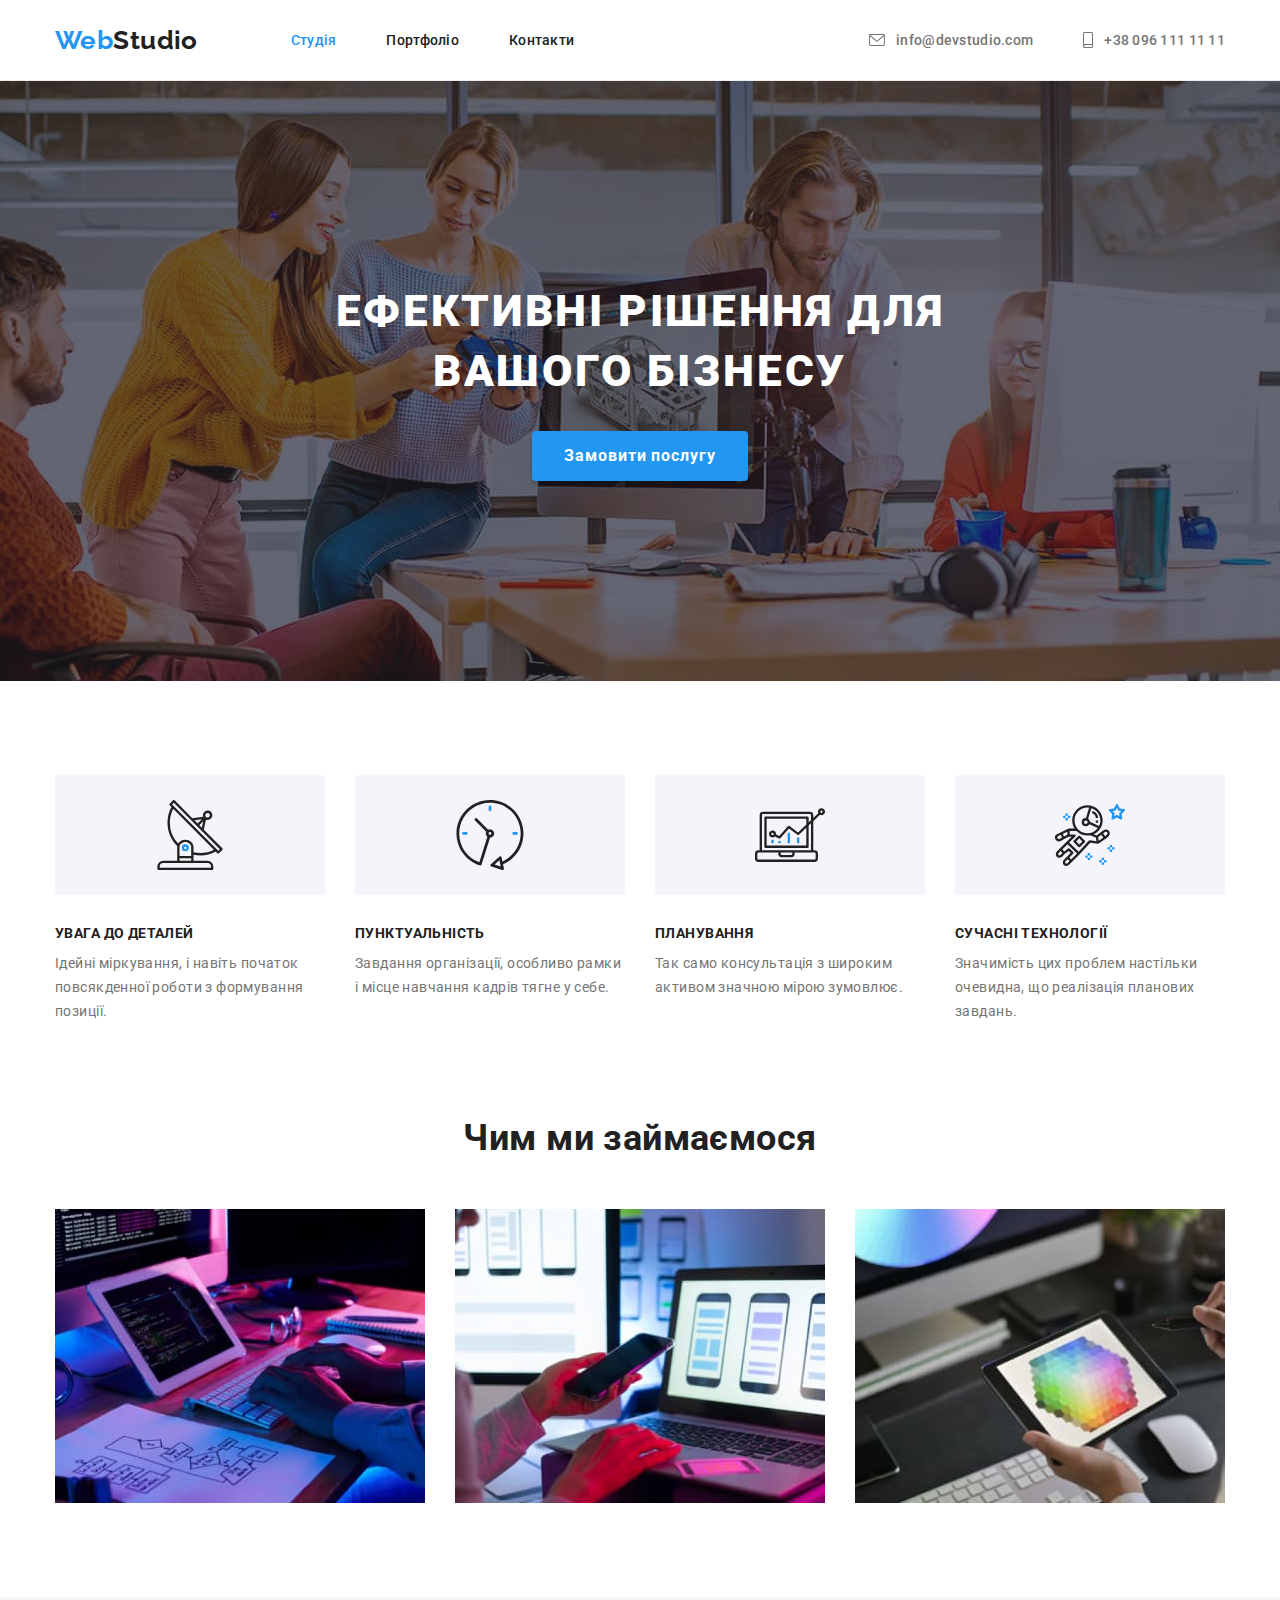
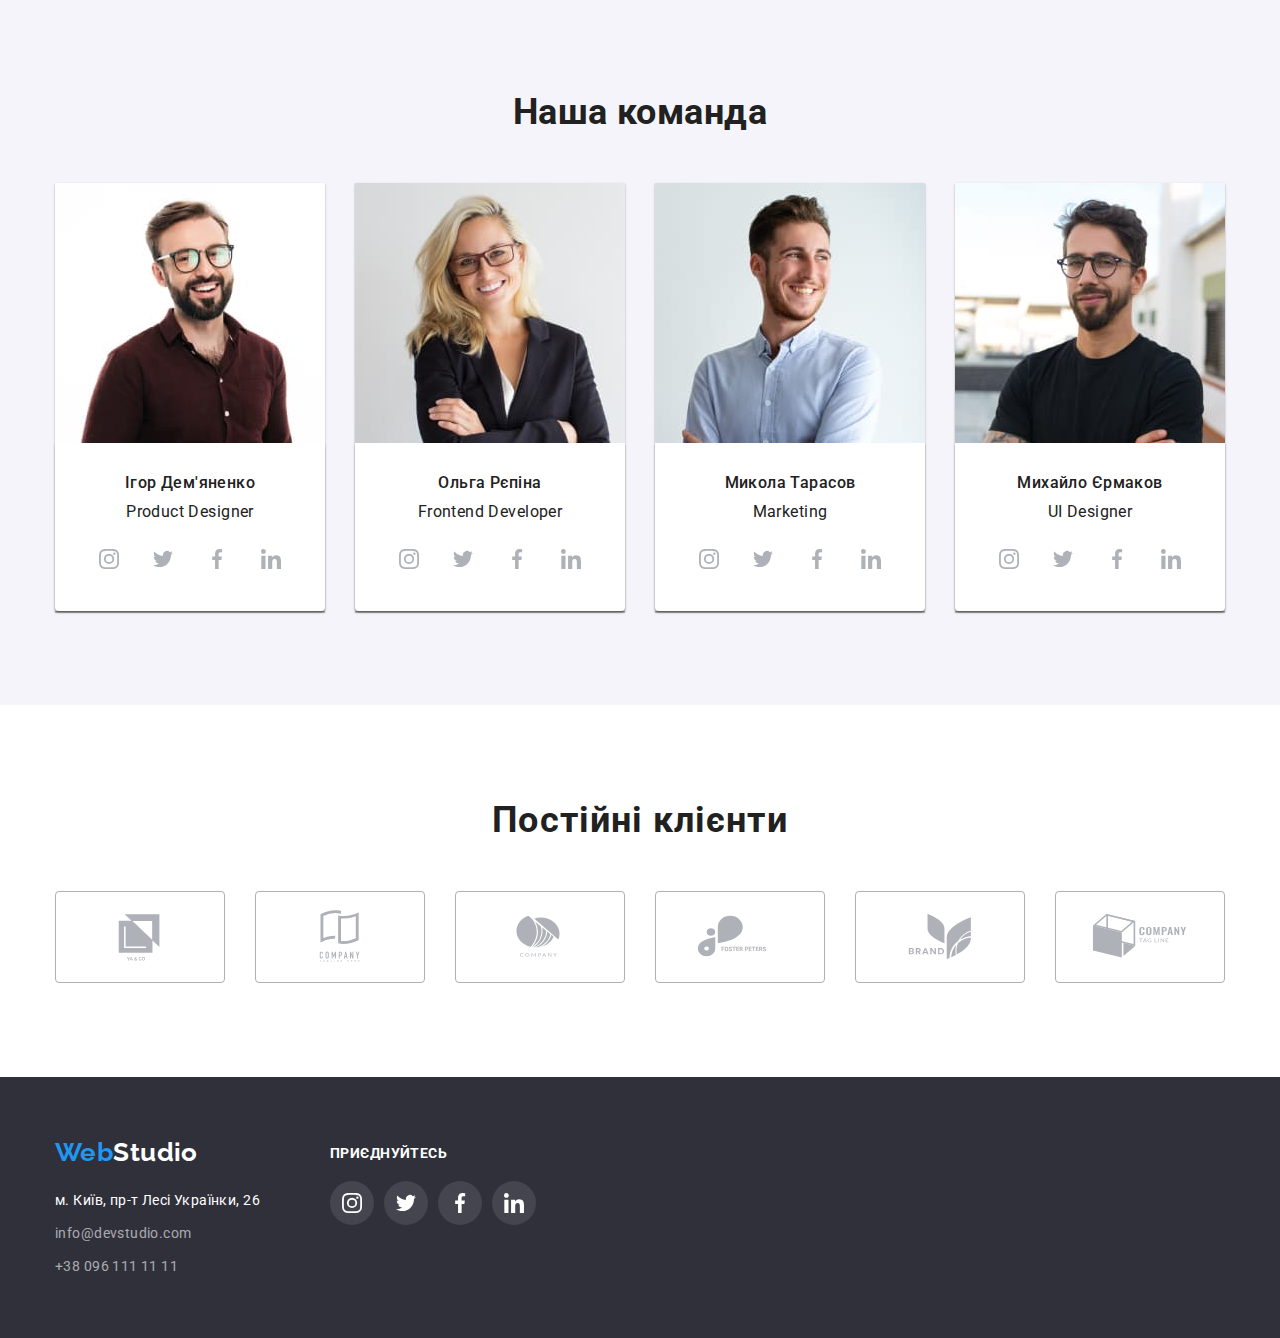
==== index.html @ 3a4da872 "Додано файли з попередньої роботи" ====
<!DOCTYPE html>
<html lang="uk">
  <head>
    <meta charset="UTF-8" />
    <meta http-equiv="X-UA-Compatible" content="IE=edge" />
    <meta name="viewport" content="width=device-width, initial-scale=1.0" />
    <title>Студія</title>
    <link rel="preconnect" href="https://fonts.googleapis.com" />
    <link rel="preconnect" href="https://fonts.gstatic.com" crossorigin />
    <link
      href="https://fonts.googleapis.com/css2?family=Raleway:wght@700&family=Roboto:wght@400;500;700;900&display=swap"
      rel="stylesheet"
    />
    <link
      rel="stylesheet"
      href="https://cdnjs.cloudflare.com/ajax/libs/modern-normalize/1.1.0/modern-normalize.css"
    />
    <link rel="stylesheet" href="./css/styles.css" />
  </head>
  <body>
    <!-- Шапка сайту -->
    <header class="site-header">
      <div class="container">
        <nav class="site-nav">
          <a class="site-nav-logo" href="./index.html"
            ><span class="logo-first">Web</span
            ><span class="logo-second">Studio</span></a
          >
          <ul class="site-nav-list list">
            <li class="item">
              <a class="site-nav-link curent" href="./index.html">Студія</a>
            </li>
            <li class="item">
              <a class="site-nav-link" href="./portfolio.html">Портфоліо</a>
            </li>
            <li class="item"><a class="site-nav-link" href="">Контакти</a></li>
          </ul>
          <ul class="contact list">
            <li class="item">
              <a class="contact-link" href="mailto:info@devstudio.com"
                ><svg class="contact-icon" width="16" height="12">
                  <use href="./images/icons.svg#icon-envelope"></use>
                </svg>
                <span>info@devstudio.com</span></a
              >
            </li>
            <li class="item">
              <a class="contact-link" href="tel:+380961111111"
                ><svg class="contact-icon" width="10" height="16">
                  <use href="./images/icons.svg#icon-smartphone"></use></svg
                ><span>+38 096 111 11 11</span></a
              >
            </li>
          </ul>
        </nav>
      </div>
    </header>
    <!-- Основний контент -->
    <main>
      <!-- Секція герой -->
      <section class="section-hero">
        <div class="container">
          <h1 class="hero-text">Ефективні рішення для вашого бізнесу</h1>
          <button class="hero-button button" type="button">
            Замовити послугу
          </button>
        </div>
      </section>
      <!-- Секція наші переваги -->
      <section class="section-benefits">
        <div class="container">
          <h2 class="benefits-title visually-hidden">Наші переваги</h2>
          <ul class="benefits-list list">
            <li>
              <div class="benefits-logo">
                <svg class="benefits-icon" width="70" height="70">
                  <use href="./images/icons.svg#icon-antenna"></use>
                </svg>
              </div>
              <h3 class="benefits-title">Увага до деталей</h3>
              <p class="benefits-text">
                Ідейні міркування, і навіть початок повсякденної роботи з
                формування позиції.
              </p>
            </li>
            <li>
              <div class="benefits-logo">
                <svg class="benefits-icon" width="70" height="70">
                  <use href="./images/icons.svg#icon-clock"></use>
                </svg>
              </div>
              <h3 class="benefits-title">Пунктуальність</h3>
              <p class="benefits-text">
                Завдання організації, особливо рамки і місце навчання кадрів
                тягне у себе.
              </p>
            </li>
            <li>
              <div class="benefits-logo">
                <svg class="benefits-icon" width="70" height="70">
                  <use href="./images/icons.svg#icon-diagram"></use>
                </svg>
              </div>
              <h3 class="benefits-title">Планування</h3>
              <p class="benefits-text">
                Так само консультація з широким активом значною мірою зумовлює.
              </p>
            </li>
            <li>
              <div class="benefits-logo">
                <svg class="benefits-icon" width="70" height="70">
                  <use href="./images/icons.svg#icon-astronaut"></use>
                </svg>
              </div>
              <h3 class="benefits-title">Сучасні технології</h3>
              <p class="benefits-text">
                Значимість цих проблем настільки очевидна, що реалізація
                планових завдань.
              </p>
            </li>
          </ul>
        </div>
      </section>
      <!-- Секція чим ми займаємося -->
      <section class="about-work">
        <div class="container">
          <h2 class="about-work-title">Чим ми займаємося</h2>
          <div class="about-work-galery">
            <img
              class="image"
              src="./images/img1.jpg"
              alt="робота за компютером"
              width="370"
            />
            <img
              class="image"
              src="./images/img2.jpg"
              alt="робота за телефоном"
              width="370"
            />
            <img
              class="image"
              src="./images/img3.jpg"
              alt="робота за планшетом"
              width="370"
            />
          </div>
        </div>
      </section>
      <!-- Секція наша команда -->
      <section class="our-team">
        <div class="container">
          <h2 class="team-title">Наша команда</h2>
          <ul class="team-list list">
            <li class="item">
              <img
                src="./images/ihor_demianenko.jpg"
                alt="хлопець в окулярах"
                width="270"
              />
              <div class="item-element">
                <h3 class="team-subtitle">Ігор Дем'яненко</h3>
                <p class="team-text">Product Designer</p>
                <div class="team-social-links">
                  <div class="team-social-links-logo">
                    <a class="social-link" href="#"
                      ><svg class="social-icon" width="20" height="20">
                        <use
                          href="./images/icons.svg#icon-instagram"
                        ></use></svg
                    ></a>
                  </div>
                  <div class="team-social-links-logo">
                    <a class="social-link" href="#"
                      ><svg class="social-icon" width="20" height="20">
                        <use href="./images/icons.svg#icon-twitter"></use></svg
                    ></a>
                  </div>
                  <div class="team-social-links-logo">
                    <a class="social-link" href="#"
                      ><svg class="social-icon" width="20" height="20">
                        <use href="./images/icons.svg#icon-facebook"></use></svg
                    ></a>
                  </div>
                  <div class="team-social-links-logo">
                    <a class="social-link" href="#"
                      ><svg class="social-icon" width="20" height="20">
                        <use href="./images/icons.svg#icon-linkedin"></use></svg
                    ></a>
                  </div>
                </div>
              </div>
            </li>
            <li class="item">
              <img
                src="./images/olga_repina.jpg"
                alt="дівчина в окулярах"
                width="270"
              />
              <div class="item-element">
                <h3 class="team-subtitle">Ольга Рєпіна</h3>
                <p class="team-text">Frontend Developer</p>
                <div class="team-social-links">
                  <div class="team-social-links-logo">
                    <a class="social-link" href="#"
                      ><svg class="social-icon" width="20" height="20">
                        <use
                          href="./images/icons.svg#icon-instagram"
                        ></use></svg
                    ></a>
                  </div>
                  <div class="team-social-links-logo">
                    <a class="social-link" href="#"
                      ><svg class="social-icon" width="20" height="20">
                        <use href="./images/icons.svg#icon-twitter"></use></svg
                    ></a>
                  </div>
                  <div class="team-social-links-logo">
                    <a class="social-link" href="#"
                      ><svg class="social-icon" width="20" height="20">
                        <use href="./images/icons.svg#icon-facebook"></use></svg
                    ></a>
                  </div>
                  <div class="team-social-links-logo">
                    <a class="social-link" href="#"
                      ><svg class="social-icon" width="20" height="20">
                        <use href="./images/icons.svg#icon-linkedin"></use></svg
                    ></a>
                  </div>
                </div>
              </div>
            </li>
            <li class="item">
              <img
                src="./images/mykola_tarasov.jpg"
                alt="хлопець в білій сорочці"
                width="270"
              />
              <div class="item-element">
                <h3 class="team-subtitle">Микола Тарасов</h3>
                <p class="team-text">Marketing</p>
                <div class="team-social-links">
                  <div class="team-social-links-logo">
                    <a class="social-link" href="#"
                      ><svg class="social-icon" width="20" height="20">
                        <use
                          href="./images/icons.svg#icon-instagram"
                        ></use></svg
                    ></a>
                  </div>
                  <div class="team-social-links-logo">
                    <a class="social-link" href="#"
                      ><svg class="social-icon" width="20" height="20">
                        <use href="./images/icons.svg#icon-twitter"></use></svg
                    ></a>
                  </div>
                  <div class="team-social-links-logo">
                    <a class="social-link" href="#"
                      ><svg class="social-icon" width="20" height="20">
                        <use href="./images/icons.svg#icon-facebook"></use></svg
                    ></a>
                  </div>
                  <div class="team-social-links-logo">
                    <a class="social-link" href="#"
                      ><svg class="social-icon" width="20" height="20">
                        <use href="./images/icons.svg#icon-linkedin"></use></svg
                    ></a>
                  </div>
                </div>
              </div>
            </li>
            <li class="item">
              <img
                src="./images/mykhailo_ermakov.jpg"
                alt="хлопець в чорній футболці"
                width="270"
              />
              <div class="item-element">
                <h3 class="team-subtitle">Михайло Єрмаков</h3>
                <p class="team-text">UI Designer</p>
                <div class="team-social-links">
                  <div class="team-social-links-logo">
                    <a class="social-link" href="#"
                      ><svg class="social-icon" width="20" height="20">
                        <use
                          href="./images/icons.svg#icon-instagram"
                        ></use></svg
                    ></a>
                  </div>
                  <div class="team-social-links-logo">
                    <a class="social-link" href="#"
                      ><svg class="social-icon" width="20" height="20">
                        <use href="./images/icons.svg#icon-twitter"></use></svg
                    ></a>
                  </div>
                  <div class="team-social-links-logo">
                    <a class="social-link" href="#"
                      ><svg class="social-icon" width="20" height="20">
                        <use href="./images/icons.svg#icon-facebook"></use></svg
                    ></a>
                  </div>
                  <div class="team-social-links-logo">
                    <a class="social-link" href="#"
                      ><svg class="social-icon" width="20" height="20">
                        <use href="./images/icons.svg#icon-linkedin"></use></svg
                    ></a>
                  </div>
                </div>
              </div>
            </li>
          </ul>
        </div>
      </section>
      <!-- Секція клієнти -->
      <section class="section-clients">
        <div class="container">
          <h2 class="clients-title">Постійні клієнти</h2>
          <ul class="clients-list list">
            <li class="client-item">
              <a class="clients-logo" href="#">
                <svg class="clients-icon" width="106" height="60">
                  <use href="./images/icons.svg#icon-company-1"></use>
                </svg>
              </a>
            </li>
            <li class="client-item">
              <a class="clients-logo" href="#">
                <svg class="clients-icon" width="106" height="60">
                  <use href="./images/icons.svg#icon-company-2"></use>
                </svg>
              </a>
            </li>
            <li class="client-item">
              <a class="clients-logo" href="#">
                <svg class="clients-icon" width="106" height="60">
                  <use href="./images/icons.svg#icon-company-3"></use>
                </svg>
              </a>
            </li>
            <li class="client-item">
              <a class="clients-logo" href="#">
                <svg class="clients-icon" width="106" height="60">
                  <use href="./images/icons.svg#icon-company-4"></use>
                </svg>
              </a>
            </li>
            <li class="client-item">
              <a class="clients-logo" href="#">
                <svg class="clients-icon" width="106" height="60">
                  <use href="./images/icons.svg#icon-company-5"></use>
                </svg>
              </a>
            </li>
            <li class="client-item">
              <a class="clients-logo" href="#">
                <svg class="clients-icon" width="106" height="60">
                  <use href="./images/icons.svg#icon-company-6"></use>
                </svg>
              </a>
            </li>
          </ul>
        </div>
      </section>
    </main>
    <!-- Підвал сайту -->
    <footer class="site-footer">
      <div class="container">
        <div class="footer">
          <div class="footer-information">
            <a class="site-nav-logo logo-footer" href="./index.html"
              ><span class="logo-first">Web</span
              ><span class="logo-second-footer">Studio</span></a
            >
            <address>
              <ul class="adres-list list">
                <li>
                  <a
                    class="addres"
                    href="https://goo.gl/maps/3w15q6gvffN8V6KR9"
                    target="_blank"
                    rel="noopener noreferrer nofollow"
                    >м. Київ, пр-т Лесі Українки, 26</a
                  >
                </li>
                <li>
                  <a
                    class="contact-link-footer"
                    href="mailto:info@devstudio.com"
                    >info@devstudio.com</a
                  >
                </li>
                <li>
                  <a class="contact-link-footer" href="tel:+380961111111"
                    >+38 096 111 11 11</a
                  >
                </li>
              </ul>
            </address>
          </div>
          <div class="our-social-networks">
            <h2 class="social-network-title">приєднуйтесь</h2>
            <div class="our-social-links">
              <a class="social-link-footer" href="#"
                ><svg class="social-icon" width="20" height="20">
                  <use href="./images/icons.svg#icon-instagram"></use></svg
              ></a>
              <a class="social-link-footer" href="#"
                ><svg class="social-icon" width="20" height="20">
                  <use href="./images/icons.svg#icon-twitter"></use></svg
              ></a>
              <a class="social-link-footer" href="#"
                ><svg class="social-icon" width="20" height="20">
                  <use href="./images/icons.svg#icon-facebook"></use></svg
              ></a>
              <a class="social-link-footer" href="#"
                ><svg class="social-icon" width="20" height="20">
                  <use href="./images/icons.svg#icon-linkedin"></use></svg
              ></a>
            </div>
          </div>
        </div>
      </div>
    </footer>
  </body>
</html>
---- css/styles.css ----
:root {
  --primary-text-color: #212121;
  --secondary-text-color: #757575;
  --accent-color: #2196f3;
  --white-text: #ffffff;
  --secondary-bacground-color: #f5f4fa;
  --third-bacground-color: #afb1b8;
}

body {
  color: var(--primary-text-color);
  font-family: "Roboto", sans-serif;
  background-color: var(--white-text);
  font-size: 14px;
  letter-spacing: 0.03em;
}
.list {
  list-style-type: none;
  padding-left: 0;
  margin: 0;
}
.link {
  text-decoration: none;
}
.container {
  width: 1200px;
  margin: 0 auto;
  padding: 0 15px;
}
.site-nav-logo {
  font-family: "Raleway", sans-serif;
  text-decoration: none;
  font-style: normal;
  font-weight: 700;
  font-size: 26px;
  line-height: calc(31 / 26);
}
.logo-first {
  color: var(--accent-color);
}
.logo-second {
  color: var(--primary-text-color);
}
.site-header {
  border-bottom-width: 1px;
  border-bottom-style: solid;
  border-bottom-color: #ececec;
}
.site-nav {
  display: flex;
  align-items: center;
}
.site-nav-list {
  display: flex;
  margin-left: 93px;
}
.site-nav-list .item {
  margin-right: 50px;
}
.site-nav-list > .item:last-child {
  margin-right: 0;
}
.site-nav-link {
  display: block;
  padding-top: 32px;
  padding-bottom: 32px;

  text-decoration: none;
  color: var(--primary-text-color);
  font-weight: 500;
  line-height: calc(16 / 14);
  letter-spacing: 0.02em;
}
.site-nav-link:hover,
.site-nav-link:focus {
  color: var(--accent-color);
}
.contact {
  display: flex;
  margin-left: auto;
}
.contact .item + .item {
  margin-left: 50px;
}
.contact-link {
  display: flex;
  padding-top: 32px;
  padding-bottom: 32px;
  align-items: center;

  text-decoration: none;
  color: var(--secondary-text-color);
  font-weight: 500;
  line-height: calc(16 / 14);
  letter-spacing: 0.02em;
  fill: var(--secondary-text-color);
}
.contact-icon {
  margin-right: 11px;
}
.contact-link:hover,
.contact-link:focus {
  color: var(--accent-color);
  fill: var(--accent-color);
}
.curent {
  color: var(--accent-color);
}
.section-hero {
  padding: 200px 0px;

  background-image: linear-gradient(
      rgba(47, 48, 58, 0.4),
      rgba(47, 48, 58, 0.4)
    ),
    url("../images/bg-image.jpg");
  background-repeat: no-repeat;
  background-position: 50% 50%;
  background-color: #c4c4c4;
}
.hero-text {
  margin: 0;
  margin-bottom: 30px;
  width: 696px;
  margin-left: auto;
  margin-right: auto;

  font-weight: 900;
  font-size: 44px;
  line-height: calc(60 / 44);
  text-align: center;
  letter-spacing: 0.06em;
  text-transform: uppercase;
  color: var(--white-text);
}
.hero-button {
  display: block;
  margin-left: auto;
  margin-right: auto;
  padding: 10px 32px;

  font-weight: 700;
  font-size: 16px;
  line-height: calc(30 / 16);
  align-items: center;
  text-align: center;
  letter-spacing: 0.06em;
  box-shadow: 0px 4px 4px rgba(0, 0, 0, 0.15);
  border-radius: 4px;
  color: var(--white-text);
  background-color: var(--accent-color);
  border: none;
  cursor: pointer;
  font-family: inherit;
}
.hero-button:hover,
.hero-button:focus {
  background-color: #188ce8;
}
.section-benefits {
  padding: 94px 0;
}
.visually-hidden {
  position: absolute;
  white-space: nowrap;
  width: 1px;
  height: 1px;
  overflow: hidden;
  border: 0;
  padding: 0;
  clip: rect(0 0 0 0);
  clip-path: inset(50%);
  margin: -1px;
}
.benefits-list {
  display: flex;
  flex-basis: calc(100% / 4);
}
.benefits-list li {
  margin-right: 30px;
}
.benefits-list li:last-child {
  margin-right: 0px;
}
.benefits-logo {
  display: flex;
  margin-bottom: 30px;
  width: 270px;
  height: 120px;
  justify-content: center;
  align-items: center;

  background-color: var(--secondary-bacground-color);
  border-radius: 4px;
}
.benefits-title {
  margin: 0;
  margin-bottom: 10px;

  font-size: 14px;
  font-weight: 700;
  line-height: calc(16 / 14);
  text-transform: uppercase;
  color: var(--primary-text-color);
}
.benefits-text {
  margin: 0;

  font-size: 14px;
  line-height: calc(24 / 14);
  letter-spacing: 0.03em;
  color: var(--secondary-text-color);
}
.about-work {
  margin-bottom: 94px;
}
.about-work-title {
  margin: 0;
  margin-bottom: 50px;

  font-weight: 700;
  font-size: 36px;
  line-height: calc(42 / 36);
  text-align: center;
  color: var(--primary-text-color);
}
.about-work-galery {
  display: flex;
}
.about-work-galery > img {
  flex-basis: calc((100%-30px) / 3);
  margin-right: 30px;
}
.about-work-galery > img:last-child {
  margin-right: 0px;
}
.our-team {
  padding: 94px 0px;
  background-color: var(--secondary-bacground-color);
}
.team-list {
  display: flex;
}
.team-list > .item {
  flex-basis: calc((100% - 30px) / 4);
  margin-right: 30px;
  box-shadow: 0px 1px 3px rgba(0, 0, 0, 0.12), 0px 1px 1px rgba(0, 0, 0, 0.14),
    0px 2px 1px rgba(0, 0, 0, 0.2);
}
.team-list > .item:last-child {
  margin-right: 0px;
}
.item > img {
  display: block;
}
.item-element {
  padding: 30px 0px;
  background-color: var(--white-text);
  box-shadow: 0px 1px 3px rgba(0, 0, 0, 0.12), 0px 1px 1px rgba(0, 0, 0, 0.14),
    0px 2px 1px rgba(0, 0, 0, 0.2);
  border-radius: 0px 0px 4px 4px;
}
.team-title {
  margin: 0;
  margin-bottom: 50px;

  font-weight: 700;
  font-size: 36px;
  line-height: calc(42 / 36);
  text-align: center;
  color: var(--primary-text-color);
}
.team-subtitle {
  margin: 0;
  margin-bottom: 10px;

  font-weight: 500;
  font-size: 16px;
  line-height: calc(19 / 16);
  text-align: center;
  color: var(--primary-text-color);
}
.team-text {
  margin: 0;

  font-size: 16px;
  line-height: calc(19 / 16);
  text-align: center;
  margin-bottom: 16px;
}
.team-social-links {
  display: flex;
  justify-content: center;
}
.team-social-links-logo {
  display: flex;

  margin-right: 10px;
}
.social-link {
  display: flex;
  width: 44px;
  height: 44px;
  justify-content: center;
  align-items: center;
  border-radius: 50%;
  fill: var(--third-bacground-color);
}
.social-link:hover,
.social-link:focus {
  background-color: var(--accent-color);
  fill: var(--white-text);
  cursor: pointer;
}
.team-social-links-logo:last-child {
  margin-right: 0px;
}
.section-clients {
  padding: 94px 0px;
}
.clients-title {
  margin: 0;
  margin-bottom: 50px;
  font-weight: 700;
  font-size: 36px;
  line-height: calc(42 / 36);
  text-align: center;
  letter-spacing: 0.03em;
}
.clients-list {
  display: flex;
}
.client-item {
  margin-right: 30px;
}
.client-item:last-child {
  margin-right: 0px;
}
.clients-logo {
  display: flex;

  width: 170px;
  height: 92px;
  justify-content: center;
  align-items: center;
  fill: var(--third-bacground-color);
  border: 1px solid var(--third-bacground-color);
  border-radius: 4px;
}
.clients-logo:hover,
.clients-logo:focus {
  border: 1px solid var(--accent-color);
  fill: var(--accent-color);
}
.site-footer {
  padding: 60px 0px;

  background-color: #2f303a;
}
.footer {
  display: flex;
}
.footer-information {
  margin-right: 70px;
}
.logo-footer {
  display: block;
  margin-bottom: 20px;
}
.logo-second-footer {
  color: var(--white-text);
}
.adres-list > li {
  margin-bottom: 9px;
}
.adres-list > li:last-child {
  margin-bottom: 0px;
}
.addres {
  line-height: calc(24 / 14);
  color: var(--white-text);
  font-style: normal;
  text-decoration: none;
}
.addres:hover,
.addres:focus {
  color: var(--accent-color);
}
.contact-link-footer {
  font-style: normal;
  text-decoration: none;
  line-height: 24px;
  color: rgba(255, 255, 255, 0.6);
}
.contact-link-footer:hover,
.contact-link-footer:focus {
  color: var(--accent-color);
}
.our-social-networks {
  margin-top: 8px;
}
.social-network-title {
  margin: 0;
  margin-bottom: 20px;
  font-weight: 700;
  font-size: 14px;
  line-height: 16px;
  letter-spacing: 0.03em;
  text-transform: uppercase;
  color: var(--white-text);
}
.our-social-links {
  display: flex;
  justify-content: center;
}
.social-link-footer {
  display: flex;
  width: 44px;
  height: 44px;
  justify-content: center;
  align-items: center;
  border-radius: 50%;
  fill: var(--white-text);
  background-color: rgba(255, 255, 255, 0.1);
  margin-right: 10px;
}
.social-link-footer:last-child {
  margin-right: 0px;
}
.social-link-footer:hover,
.social-link-footer:focus {
  background-color: var(--accent-color);
}
.products {
  padding: 94px 0px;
}
.filter-list {
  display: flex;
  margin-bottom: 50px;
  justify-content: center;
}
.filter-list > li {
  margin-right: 8px;
}
.filter-list > li:last-child {
  margin-right: 0px;
}
.filter-button {
  padding: 6px 22px;

  font-weight: 500;
  font-size: 16px;
  line-height: calc(26 / 16);
  text-align: center;
  color: var(--primary-text-color);
  background: var(--secondary-bacground-color);
  border-radius: 4px;
  border: none;
  cursor: pointer;
  font-family: "Roboto", sans-serif;
}
.filter-button:hover,
.filter-button:focus {
  background: var(--accent-color);
  color: var(--white-text);
  box-shadow: 0px 3px 1px rgba(0, 0, 0, 0.1), 0px 1px 2px rgba(0, 0, 0, 0.08),
    0px 2px 2px rgba(0, 0, 0, 0.12);
}
.portfolio-content > .image {
  display: block;
}
.portfolio-list {
  display: flex;
  flex-wrap: wrap;
}
.portfolio-list > .item {
  margin-right: 30px;
  margin-bottom: 30px;
}
.portfolio-list > .item:hover,
.portfolio-list > .item:hover {
  box-shadow: 0px 1px 1px rgba(0, 0, 0, 0.12), 0px 4px 4px rgba(0, 0, 0, 0.06),
    1px 4px 6px rgba(0, 0, 0, 0.16);
}
.portfolio-list > .item:nth-child(3n) {
  margin-right: 0px;
}
.portfolio-list > .item:nth-last-child(-n + 3) {
  margin-bottom: 0px;
}
.portfolio-item {
  padding: 20px 24px;
  border: 1px solid #eeeeee;
  border-top: 0;
}
.portfolio-title {
  margin: 0;
  margin-bottom: 4px;

  font-weight: 700;
  font-size: 18px;
  line-height: calc(36 / 18);
  letter-spacing: 0.06em;
  color: var(--primary-text-color);
}
.portfolio-subtitle {
  margin: 0;

  font-size: 16px;
  line-height: calc(30 / 16);
  color: var(--secondary-text-color);
}
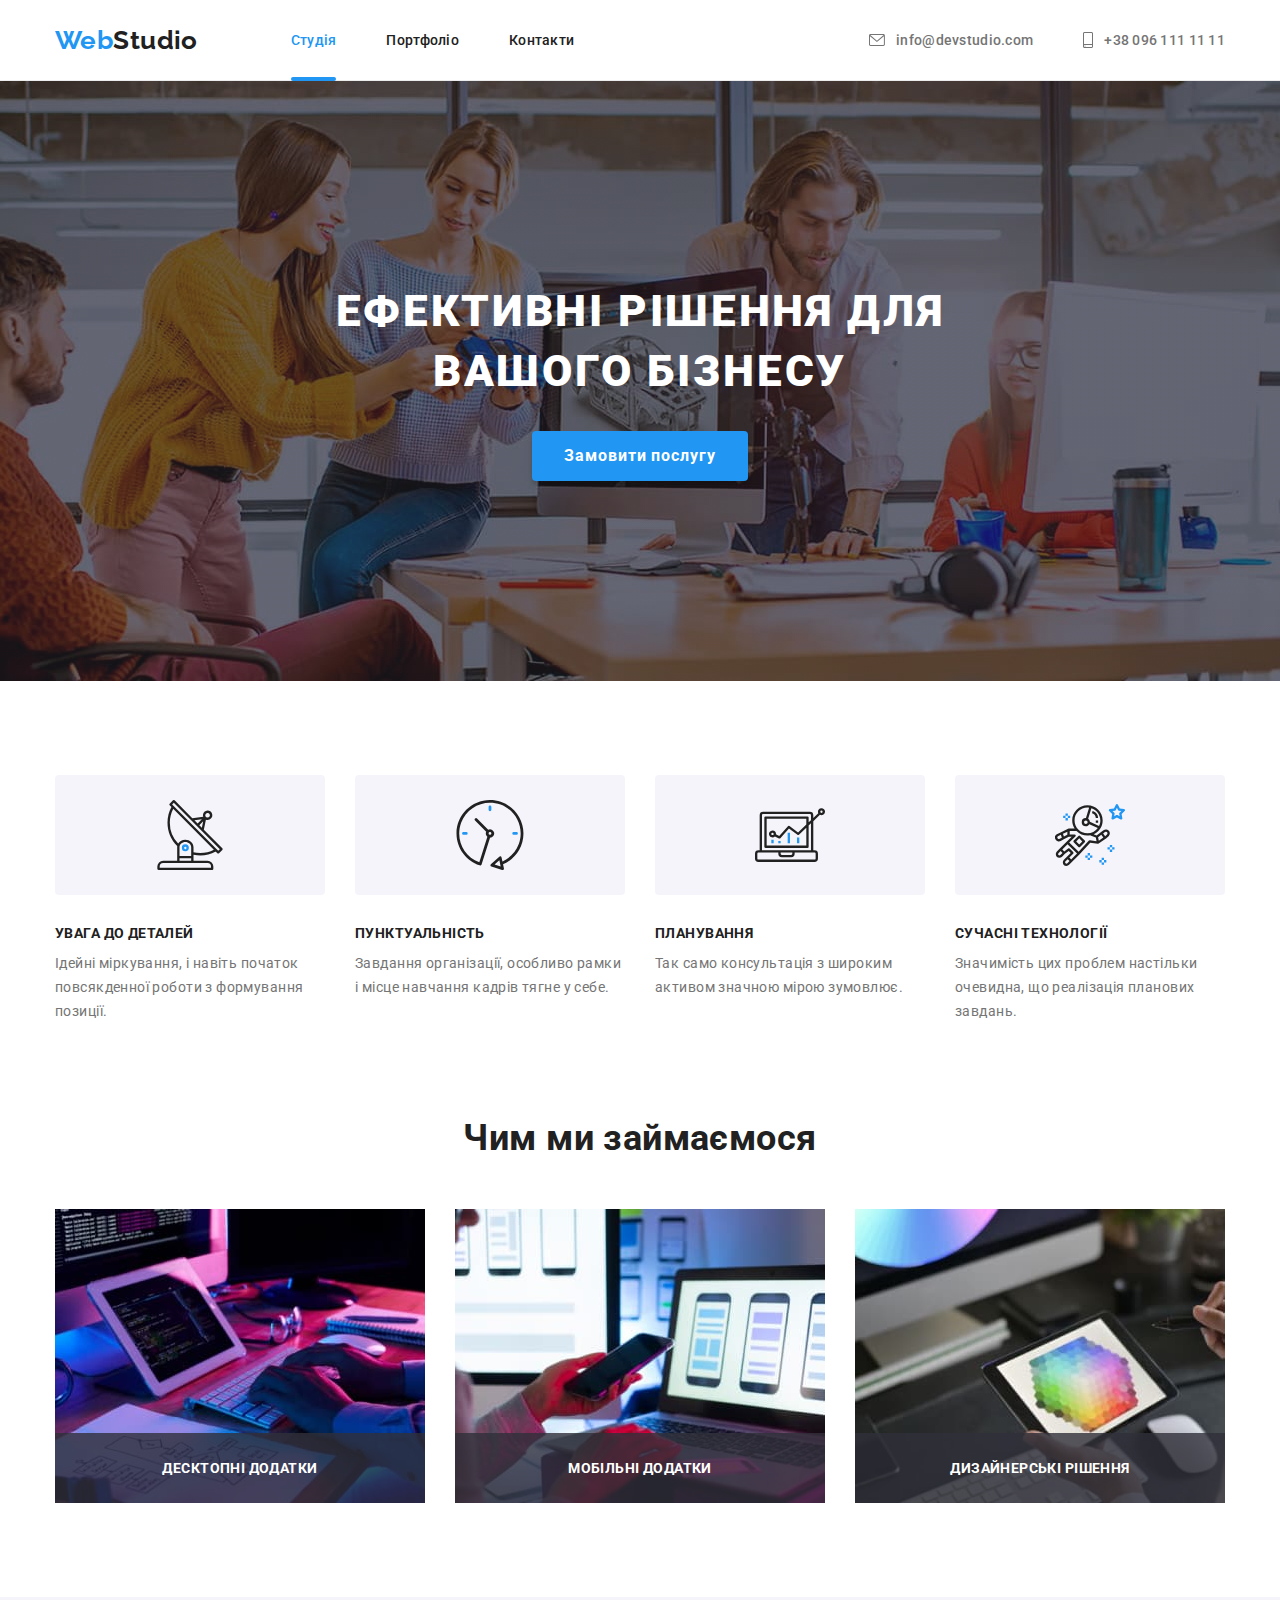
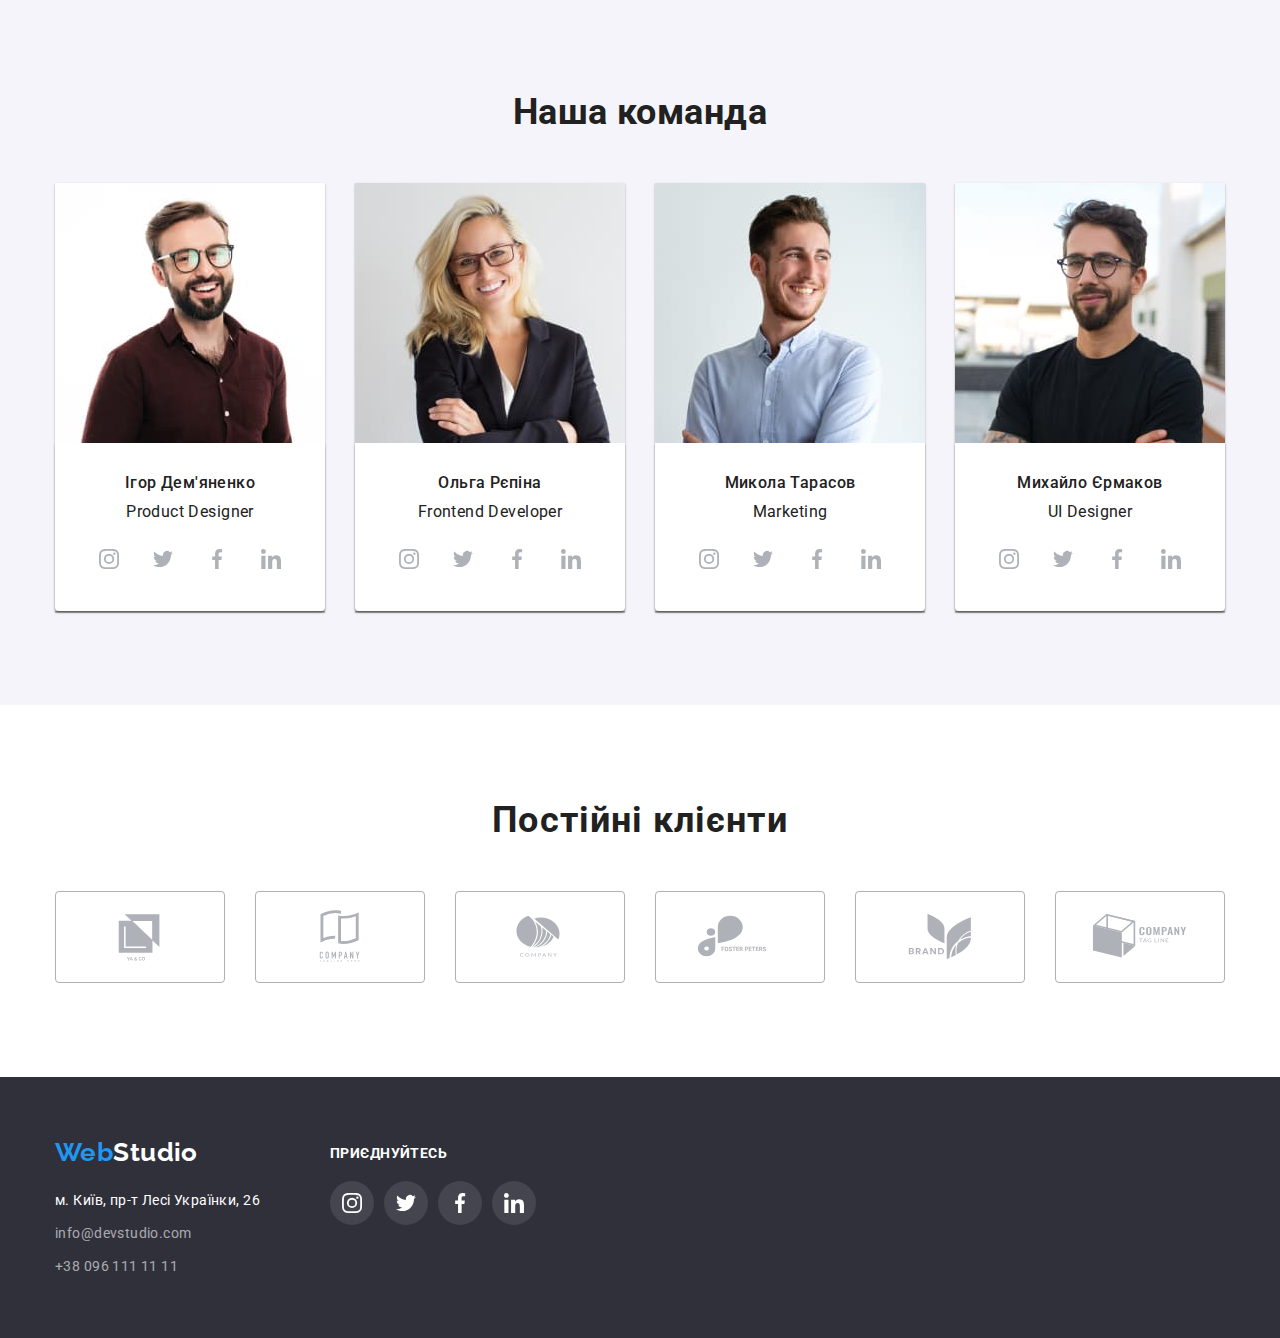
==== commit 0d984e40: "зроблено зміни у документі" ====
--- a/index.html
+++ b/index.html
@@ -126,24 +126,39 @@
         <div class="container">
           <h2 class="about-work-title">Чим ми займаємося</h2>
           <div class="about-work-galery">
-            <img
-              class="image"
-              src="./images/img1.jpg"
-              alt="робота за компютером"
-              width="370"
-            />
-            <img
-              class="image"
-              src="./images/img2.jpg"
-              alt="робота за телефоном"
-              width="370"
-            />
-            <img
-              class="image"
-              src="./images/img3.jpg"
-              alt="робота за планшетом"
-              width="370"
-            />
+            <div class="about-work-tile">
+              <img
+                class="image"
+                src="./images/img1.jpg"
+                alt="робота за компютером"
+                width="370"
+              />
+              <div class="about-work-tile-text">
+                <span class="about-work-text">Десктопні додатки</span>
+              </div>
+            </div>
+            <div class="about-work-tile">
+              <img
+                class="image"
+                src="./images/img2.jpg"
+                alt="робота за телефоном"
+                width="370"
+              />
+              <div class="about-work-tile-text">
+                <span class="about-work-text">Мобільні додатки</span>
+              </div>
+            </div>
+            <div class="about-work-tile">
+              <img
+                class="image"
+                src="./images/img3.jpg"
+                alt="робота за планшетом"
+                width="370"
+              />
+              <div class="about-work-tile-text">
+                <span class="about-work-text">Дизайнерські рішення</span>
+              </div>
+            </div>
           </div>
         </div>
       </section>
@@ -421,5 +436,8 @@
         </div>
       </div>
     </footer>
+    <div class="modal-backdrop is-hidden">
+      <div class="close-sign"></div>
+    </div>
   </body>
 </html>
--- a/css/styles.css
+++ b/css/styles.css
@@ -70,6 +70,7 @@
   font-weight: 500;
   line-height: calc(16 / 14);
   letter-spacing: 0.02em;
+  transition: color 250ms cubic-bezier(0.4, 0, 0.2, 1);
 }
 .site-nav-link:hover,
 .site-nav-link:focus {
@@ -81,6 +82,9 @@
 }
 .contact .item + .item {
   margin-left: 50px;
+}
+.contact-icon {
+  margin-right: 11px;
 }
 .contact-link {
   display: flex;
@@ -94,9 +98,7 @@
   line-height: calc(16 / 14);
   letter-spacing: 0.02em;
   fill: var(--secondary-text-color);
-}
-.contact-icon {
-  margin-right: 11px;
+  transition: color 250ms cubic-bezier(0.4, 0, 0.2, 1);
 }
 .contact-link:hover,
 .contact-link:focus {
@@ -105,6 +107,17 @@
 }
 .curent {
   color: var(--accent-color);
+  position: relative;
+}
+.curent::after {
+  content: "";
+  position: absolute;
+  width: 100%;
+  height: 4px;
+  background-color: var(--accent-color);
+  border-radius: 4px;
+  bottom: -1px;
+  right: 0;
 }
 .section-hero {
   padding: 200px 0px;
@@ -152,6 +165,8 @@
   border: none;
   cursor: pointer;
   font-family: inherit;
+
+  transition: background-color 250ms cubic-bezier(0.4, 0, 0.2, 1);
 }
 .hero-button:hover,
 .hero-button:focus {
@@ -226,13 +241,35 @@
 }
 .about-work-galery {
   display: flex;
-}
-.about-work-galery > img {
-  flex-basis: calc((100%-30px) / 3);
-  margin-right: 30px;
-}
-.about-work-galery > img:last-child {
-  margin-right: 0px;
+  justify-content: space-between;
+}
+.about-work-tile .image {
+  display: block;
+}
+.about-work-text {
+  font-weight: 700;
+  font-size: 14px;
+  line-height: calc(16 / 14);
+  text-align: center;
+  letter-spacing: 0.03em;
+  text-transform: uppercase;
+  color: var(--white-text);
+}
+.about-work-tile {
+  position: relative;
+}
+.about-work-tile-text {
+  display: flex;
+  align-items: center;
+  justify-content: center;
+
+  position: absolute;
+  width: 100%;
+  height: 70px;
+  bottom: 0;
+  left: 0;
+
+  background-color: rgba(47, 48, 58, 0.8);
 }
 .our-team {
   padding: 94px 0px;
@@ -305,6 +342,7 @@
   align-items: center;
   border-radius: 50%;
   fill: var(--third-bacground-color);
+  transition: fill 250ms cubic-bezier(0.4, 0, 0.2, 1);
 }
 .social-link:hover,
 .social-link:focus {
@@ -346,6 +384,8 @@
   fill: var(--third-bacground-color);
   border: 1px solid var(--third-bacground-color);
   border-radius: 4px;
+  transition: fill 250ms cubic-bezier(0.4, 0, 0.2, 1),
+    border 250ms cubic-bezier(0.4, 0, 0.2, 1);
 }
 .clients-logo:hover,
 .clients-logo:focus {
@@ -381,6 +421,7 @@
   color: var(--white-text);
   font-style: normal;
   text-decoration: none;
+  transition: color 250ms cubic-bezier(0.4, 0, 0.2, 1);
 }
 .addres:hover,
 .addres:focus {
@@ -391,6 +432,7 @@
   text-decoration: none;
   line-height: 24px;
   color: rgba(255, 255, 255, 0.6);
+  transition: color 250ms cubic-bezier(0.4, 0, 0.2, 1);
 }
 .contact-link-footer:hover,
 .contact-link-footer:focus {
@@ -423,6 +465,7 @@
   fill: var(--white-text);
   background-color: rgba(255, 255, 255, 0.1);
   margin-right: 10px;
+  transition: background-color 250ms cubic-bezier(0.4, 0, 0.2, 1);
 }
 .social-link-footer:last-child {
   margin-right: 0px;
@@ -453,20 +496,53 @@
   line-height: calc(26 / 16);
   text-align: center;
   color: var(--primary-text-color);
-  background: var(--secondary-bacground-color);
+  background-color: var(--secondary-bacground-color);
   border-radius: 4px;
   border: none;
   cursor: pointer;
   font-family: "Roboto", sans-serif;
+  box-shadow: none;
+  transition: background-color 250ms cubic-bezier(0.4, 0, 0.2, 1),
+    color 250ms cubic-bezier(0.4, 0, 0.2, 1),
+    box-shadow 250ms cubic-bezier(0.4, 0, 0.2, 1);
 }
 .filter-button:hover,
 .filter-button:focus {
-  background: var(--accent-color);
+  background-color: var(--accent-color);
   color: var(--white-text);
   box-shadow: 0px 3px 1px rgba(0, 0, 0, 0.1), 0px 1px 2px rgba(0, 0, 0, 0.08),
     0px 2px 2px rgba(0, 0, 0, 0.12);
 }
 .portfolio-content > .image {
+  display: block;
+}
+.portfolio-content-text {
+  font-weight: 400;
+  font-size: 18px;
+  line-height: calc(28 / 18);
+  letter-spacing: 0.03em;
+  color: var(--white-text);
+}
+.thumb-content {
+  position: relative;
+  overflow: hidden;
+}
+.portfolio-content-overlay {
+  position: absolute;
+  width: 100%;
+  height: 100%;
+  padding: 63px 24px;
+  left: 0;
+  top: 0;
+  background-color: rgba(33, 150, 243, 0.9);
+  transform: translateY(100%);
+  box-shadow: none;
+  transition: transform 250ms cubic-bezier(0.4, 0, 0.2, 1);
+}
+.portfolio-content{
+  display: block;
+}
+.thumb-content > .image{
   display: block;
 }
 .portfolio-list {
@@ -476,9 +552,12 @@
 .portfolio-list > .item {
   margin-right: 30px;
   margin-bottom: 30px;
-}
-.portfolio-list > .item:hover,
-.portfolio-list > .item:hover {
+  box-shadow: none;
+  transition: box-shadow 250ms cubic-bezier(0.4, 0, 0.2, 1);
+}
+.portfolio-content:hover,
+.portfolio-content:focus{
+  transform: translateY(0%);
   box-shadow: 0px 1px 1px rgba(0, 0, 0, 0.12), 0px 4px 4px rgba(0, 0, 0, 0.06),
     1px 4px 6px rgba(0, 0, 0, 0.16);
 }
